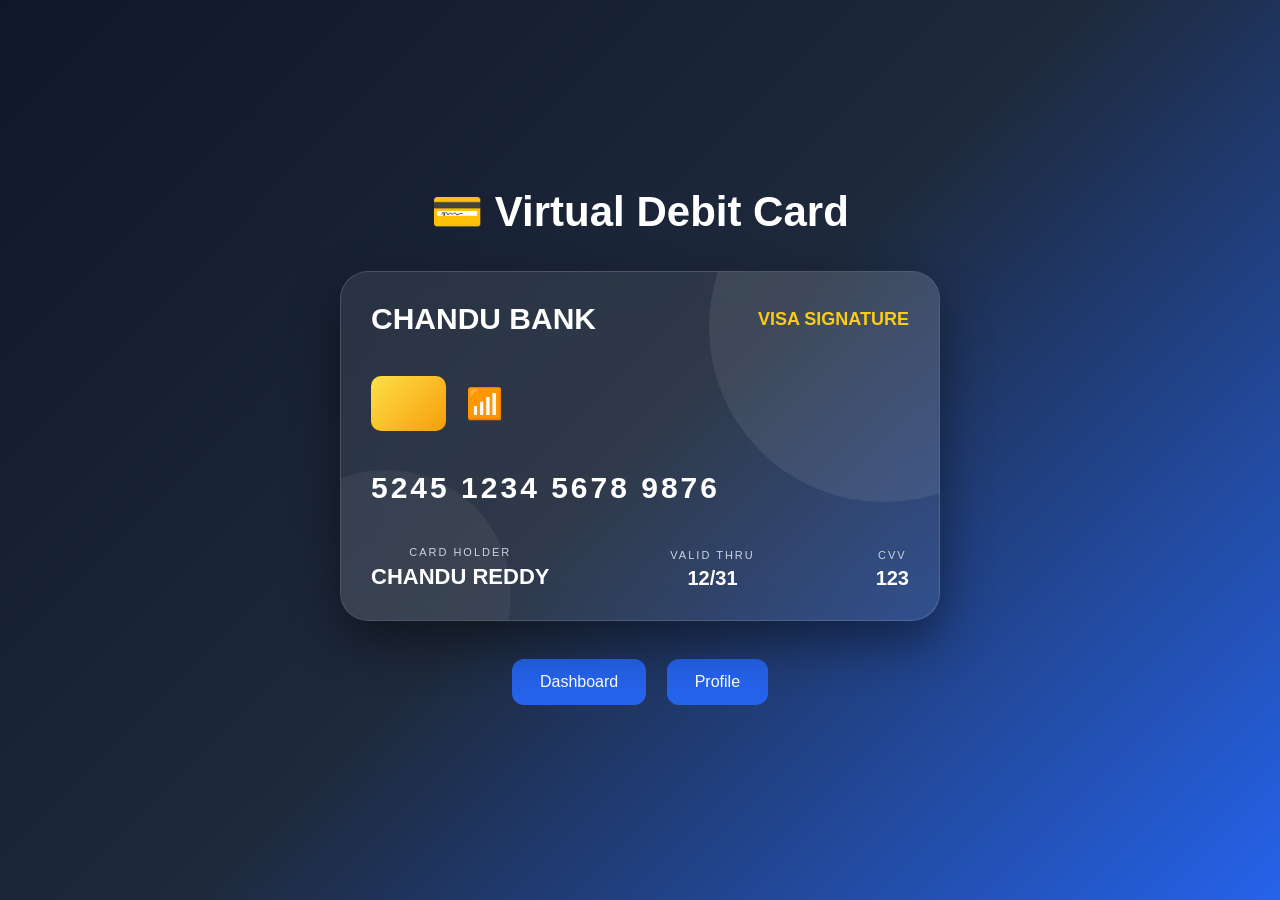
==== src/main/resources/templates/card.html @ 5d452185 "first commit" ====
<!DOCTYPE html>
<html xmlns:th="http://www.thymeleaf.org">
<head>
<meta charset="UTF-8">
<meta name="viewport" content="width=device-width, initial-scale=1.0">
<title>Premium Virtual Debit Card</title>

<style>

*{
    margin:0;
    padding:0;
    box-sizing:border-box;
    font-family:'Segoe UI',sans-serif;
}

body{
    min-height:100vh;
    background:linear-gradient(135deg,#0f172a,#1e293b,#2563eb);
    display:flex;
    justify-content:center;
    align-items:center;
    padding:20px;
}

.container{
    width:100%;
    max-width:900px;
    text-align:center;
}

.title{
    color:white;
    font-size:42px;
    font-weight:700;
    margin-bottom:35px;
}

.card{
    width:100%;
    max-width:600px;
    height:350px;
    margin:auto;
    border-radius:28px;
    padding:30px;
    position:relative;
    overflow:hidden;

    background:rgba(255,255,255,0.08);
    backdrop-filter:blur(18px);
    border:1px solid rgba(255,255,255,0.15);

    box-shadow:
    0 20px 50px rgba(0,0,0,.45);
}

.card::before{
    content:"";
    position:absolute;
    width:350px;
    height:350px;
    background:rgba(255,255,255,0.08);
    border-radius:50%;
    top:-120px;
    right:-120px;
}

.card::after{
    content:"";
    position:absolute;
    width:250px;
    height:250px;
    background:rgba(255,255,255,0.05);
    border-radius:50%;
    bottom:-100px;
    left:-80px;
}

.header{
    display:flex;
    justify-content:space-between;
    align-items:center;
    position:relative;
    z-index:2;
}

.bank{
    color:white;
    font-size:30px;
    font-weight:800;
}

.type{
    color:#facc15;
    font-size:18px;
    font-weight:700;
}

.chip-row{
    display:flex;
    align-items:center;
    gap:20px;
    margin-top:40px;
    position:relative;
    z-index:2;
}

.chip{
    width:75px;
    height:55px;
    border-radius:10px;
    background:linear-gradient(135deg,#fde047,#f59e0b);
}

.contactless{
    color:white;
    font-size:30px;
}

.card-number{
    margin-top:40px;
    color:white;
    font-size:30px;
    font-weight:700;
    letter-spacing:3px;
    text-align:left;
    position:relative;
    z-index:2;
}

.footer{
    position:absolute;
    left:30px;
    right:30px;
    bottom:30px;

    display:flex;
    justify-content:space-between;
    align-items:flex-end;

    z-index:2;
}

.label{
    color:#cbd5e1;
    font-size:11px;
    letter-spacing:2px;
    margin-bottom:6px;
}

.value{
    color:white;
    font-size:20px;
    font-weight:700;
}

.user-name{
    color:white;
    font-size:22px;
    font-weight:700;
}

.buttons{
    margin-top:30px;
}

.btn{
    display:inline-block;
    text-decoration:none;
    color:white;
    background:#2563eb;
    padding:14px 28px;
    border-radius:12px;
    margin:8px;
    transition:.3s;
}

.btn:hover{
    transform:translateY(-3px);
}

@media(max-width:600px){

.title{
    font-size:28px;
}

.card{
    height:auto;
    min-height:320px;
    padding:20px;
}

.bank{
    font-size:22px;
}

.type{
    font-size:14px;
}

.card-number{
    font-size:18px;
    letter-spacing:1px;
    margin-top:30px;
}

.footer{
    position:static;
    margin-top:35px;
    flex-direction:column;
    align-items:flex-start;
    gap:15px;
}

.user-name{
    font-size:16px;
}

.value{
    font-size:15px;
}

}

</style>
</head>

<body>

<div class="container">

    <h1 class="title">💳 Virtual Debit Card</h1>

    <div class="card">

        <div class="header">
            <div class="bank">CHANDU BANK</div>
            <div class="type">VISA SIGNATURE</div>
        </div>

        <div class="chip-row">
            <div class="chip"></div>
            <div class="contactless">📶</div>
        </div>

        <div class="card-number"
             th:text="${user.cardNumber}">
             5245 1234 5678 9876
        </div>

        <div class="footer">

            <div>
                <div class="label">CARD HOLDER</div>
                <div class="user-name"
                     th:text="${user.fullName}">
                     CHANDU REDDY
                </div>
            </div>

            <div>
                <div class="label">VALID THRU</div>
                <div class="value"
                     th:text="${user.expiryDate}">
                     12/31
                </div>
            </div>

            <div>
                <div class="label">CVV</div>
                <div class="value"
                     th:text="${user.cvv}">
                     123
                </div>
            </div>

        </div>

    </div>

    <div class="buttons">
        <a th:href="@{/dashboard}" class="btn">Dashboard</a>
        <a th:href="@{/profile}" class="btn">Profile</a>
    </div>

</div>

</body>
</html>
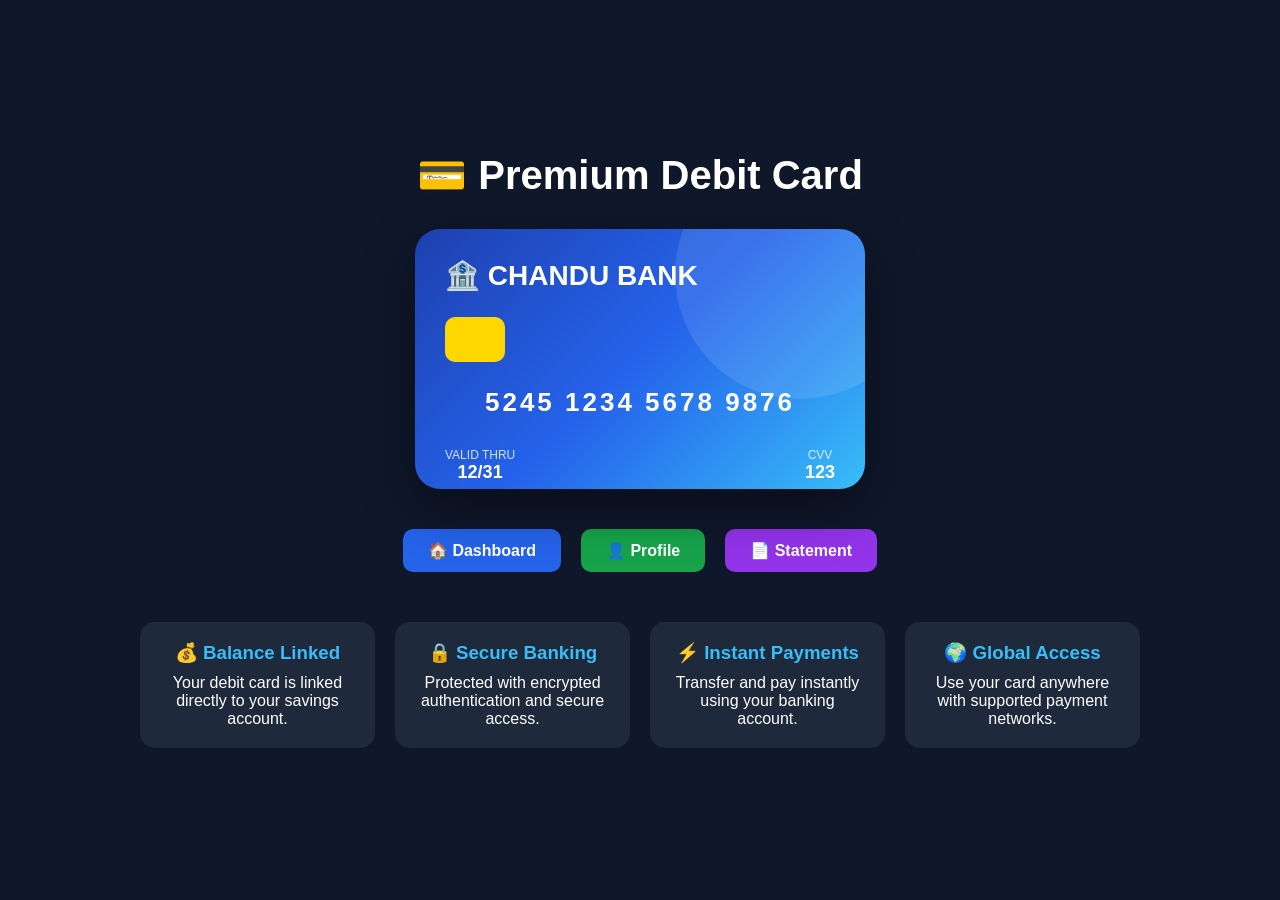
==== commit a3fa5a27: "updated" ====
--- a/src/main/resources/templates/card.html
+++ b/src/main/resources/templates/card.html
@@ -1,291 +1,274 @@
-
 <!DOCTYPE html>
 <html xmlns:th="http://www.thymeleaf.org">
+
 <head>
-<meta charset="UTF-8">
-<meta name="viewport" content="width=device-width, initial-scale=1.0">
-<title>Premium Virtual Debit Card</title>
-
-<style>
-
-*{
-    margin:0;
-    padding:0;
-    box-sizing:border-box;
-    font-family:'Segoe UI',sans-serif;
-}
-
-body{
-    min-height:100vh;
-    background:linear-gradient(135deg,#0f172a,#1e293b,#2563eb);
-    display:flex;
-    justify-content:center;
-    align-items:center;
-    padding:20px;
-}
-
-.container{
-    width:100%;
-    max-width:900px;
-    text-align:center;
-}
-
-.title{
-    color:white;
-    font-size:42px;
-    font-weight:700;
-    margin-bottom:35px;
-}
-
-.card{
-    width:100%;
-    max-width:600px;
-    height:350px;
-    margin:auto;
-    border-radius:28px;
-    padding:30px;
-    position:relative;
-    overflow:hidden;
-
-    background:rgba(255,255,255,0.08);
-    backdrop-filter:blur(18px);
-    border:1px solid rgba(255,255,255,0.15);
-
-    box-shadow:
-    0 20px 50px rgba(0,0,0,.45);
-}
-
-.card::before{
-    content:"";
-    position:absolute;
-    width:350px;
-    height:350px;
-    background:rgba(255,255,255,0.08);
-    border-radius:50%;
-    top:-120px;
-    right:-120px;
-}
-
-.card::after{
-    content:"";
-    position:absolute;
-    width:250px;
-    height:250px;
-    background:rgba(255,255,255,0.05);
-    border-radius:50%;
-    bottom:-100px;
-    left:-80px;
-}
-
-.header{
-    display:flex;
-    justify-content:space-between;
-    align-items:center;
-    position:relative;
-    z-index:2;
-}
-
-.bank{
-    color:white;
-    font-size:30px;
-    font-weight:800;
-}
-
-.type{
-    color:#facc15;
-    font-size:18px;
-    font-weight:700;
-}
-
-.chip-row{
-    display:flex;
-    align-items:center;
-    gap:20px;
-    margin-top:40px;
-    position:relative;
-    z-index:2;
-}
-
-.chip{
-    width:75px;
-    height:55px;
-    border-radius:10px;
-    background:linear-gradient(135deg,#fde047,#f59e0b);
-}
-
-.contactless{
-    color:white;
-    font-size:30px;
-}
-
-.card-number{
-    margin-top:40px;
-    color:white;
-    font-size:30px;
-    font-weight:700;
-    letter-spacing:3px;
-    text-align:left;
-    position:relative;
-    z-index:2;
-}
-
-.footer{
-    position:absolute;
-    left:30px;
-    right:30px;
-    bottom:30px;
-
-    display:flex;
-    justify-content:space-between;
-    align-items:flex-end;
-
-    z-index:2;
-}
-
-.label{
-    color:#cbd5e1;
-    font-size:11px;
-    letter-spacing:2px;
-    margin-bottom:6px;
-}
-
-.value{
-    color:white;
-    font-size:20px;
-    font-weight:700;
-}
-
-.user-name{
-    color:white;
-    font-size:22px;
-    font-weight:700;
-}
-
-.buttons{
-    margin-top:30px;
-}
-
-.btn{
-    display:inline-block;
-    text-decoration:none;
-    color:white;
-    background:#2563eb;
-    padding:14px 28px;
-    border-radius:12px;
-    margin:8px;
-    transition:.3s;
-}
-
-.btn:hover{
-    transform:translateY(-3px);
-}
-
-@media(max-width:600px){
-
-.title{
-    font-size:28px;
-}
-
-.card{
-    height:auto;
-    min-height:320px;
-    padding:20px;
-}
-
-.bank{
-    font-size:22px;
-}
-
-.type{
-    font-size:14px;
-}
-
-.card-number{
-    font-size:18px;
-    letter-spacing:1px;
-    margin-top:30px;
-}
-
-.footer{
-    position:static;
-    margin-top:35px;
-    flex-direction:column;
-    align-items:flex-start;
-    gap:15px;
-}
-
-.user-name{
-    font-size:16px;
-}
-
-.value{
-    font-size:15px;
-}
-
-}
-
-</style>
+	<meta charset="UTF-8">
+	<meta name="viewport" content="width=device-width, initial-scale=1.0">
+
+	<title>Debit Card | Chandu Bank</title>
+
+	<style>
+		* {
+			margin: 0;
+			padding: 0;
+			box-sizing: border-box;
+			font-family: 'Segoe UI', sans-serif;
+		}
+
+		body {
+			background: #0f172a;
+			display: flex;
+			justify-content: center;
+			align-items: center;
+			min-height: 100vh;
+			padding: 20px;
+			color: white;
+		}
+
+		.container {
+			width: 100%;
+			max-width: 1000px;
+			text-align: center;
+		}
+
+		.title {
+			font-size: 40px;
+			margin-bottom: 30px;
+			font-weight: bold;
+		}
+
+		.card {
+			width: 450px;
+			height: 260px;
+			margin: auto;
+			padding: 30px;
+			border-radius: 25px;
+			background: linear-gradient(135deg,
+					#1e40af,
+					#2563eb,
+					#38bdf8);
+			box-shadow: 0 20px 50px rgba(0, 0, 0, .4);
+			position: relative;
+			overflow: hidden;
+		}
+
+		.card::before {
+			content: '';
+			position: absolute;
+			width: 250px;
+			height: 250px;
+			background: rgba(255, 255, 255, .1);
+			border-radius: 50%;
+			top: -80px;
+			right: -60px;
+		}
+
+		.bank-name {
+			font-size: 28px;
+			font-weight: bold;
+			text-align: left;
+		}
+
+		.chip {
+			width: 60px;
+			height: 45px;
+			background: gold;
+			border-radius: 10px;
+			margin-top: 25px;
+		}
+
+		.card-number {
+			font-size: 26px;
+			letter-spacing: 3px;
+			margin-top: 25px;
+			font-weight: 600;
+		}
+
+		.card-bottom {
+			display: flex;
+			justify-content: space-between;
+			margin-top: 30px;
+		}
+
+		.label {
+			font-size: 12px;
+			opacity: .8;
+		}
+
+		.value {
+			font-size: 18px;
+			font-weight: bold;
+		}
+
+		.customer {
+			margin-top: 20px;
+			text-align: left;
+			font-size: 20px;
+			font-weight: 600;
+		}
+
+		.actions {
+			margin-top: 40px;
+			display: flex;
+			justify-content: center;
+			gap: 20px;
+			flex-wrap: wrap;
+		}
+
+		.btn {
+			padding: 12px 25px;
+			border: none;
+			border-radius: 10px;
+			text-decoration: none;
+			color: white;
+			font-weight: bold;
+			transition: .3s;
+		}
+
+		.dashboard {
+			background: #2563eb;
+		}
+
+		.dashboard:hover {
+			background: #1d4ed8;
+		}
+
+		.profile {
+			background: #16a34a;
+		}
+
+		.profile:hover {
+			background: #15803d;
+		}
+
+		.download {
+			background: #9333ea;
+		}
+
+		.download:hover {
+			background: #7e22ce;
+		}
+
+		.features {
+			margin-top: 50px;
+			display: grid;
+			grid-template-columns: repeat(auto-fit, minmax(220px, 1fr));
+			gap: 20px;
+		}
+
+		.feature-card {
+			background: #1e293b;
+			padding: 20px;
+			border-radius: 15px;
+		}
+
+		.feature-card h3 {
+			margin-bottom: 10px;
+			color: #38bdf8;
+		}
+
+		@media(max-width:600px) {
+
+			.card {
+				width: 100%;
+				height: auto;
+				padding: 25px;
+			}
+
+			.card-number {
+				font-size: 20px;
+			}
+
+		}
+	</style>
 </head>
 
 <body>
 
-<div class="container">
-
-    <h1 class="title">💳 Virtual Debit Card</h1>
-
-    <div class="card">
-
-        <div class="header">
-            <div class="bank">CHANDU BANK</div>
-            <div class="type">VISA SIGNATURE</div>
-        </div>
-
-        <div class="chip-row">
-            <div class="chip"></div>
-            <div class="contactless">📶</div>
-        </div>
-
-        <div class="card-number"
-             th:text="${user.cardNumber}">
-             5245 1234 5678 9876
-        </div>
-
-        <div class="footer">
-
-            <div>
-                <div class="label">CARD HOLDER</div>
-                <div class="user-name"
-                     th:text="${user.fullName}">
-                     CHANDU REDDY
-                </div>
-            </div>
-
-            <div>
-                <div class="label">VALID THRU</div>
-                <div class="value"
-                     th:text="${user.expiryDate}">
-                     12/31
-                </div>
-            </div>
-
-            <div>
-                <div class="label">CVV</div>
-                <div class="value"
-                     th:text="${user.cvv}">
-                     123
-                </div>
-            </div>
-
-        </div>
-
-    </div>
-
-    <div class="buttons">
-        <a th:href="@{/dashboard}" class="btn">Dashboard</a>
-        <a th:href="@{/profile}" class="btn">Profile</a>
-    </div>
-
-</div>
+	<div class="container">
+
+		<h1 class="title">
+			💳 Premium Debit Card
+		</h1>
+
+		<div class="card">
+
+			<div class="bank-name">
+				🏦 CHANDU BANK
+			</div>
+
+			<div class="chip"></div>
+
+			<div class="card-number" th:text="${user.cardNumber}">
+				5245 1234 5678 9876
+			</div>
+
+			<div class="card-bottom">
+
+				<div>
+					<div class="label">VALID THRU</div>
+					<div class="value" th:text="${user.expiryDate}">
+						12/31
+					</div>
+				</div>
+
+				<div>
+					<div class="label">CVV</div>
+					<div class="value" th:text="${user.cvv}">
+						123
+					</div>
+				</div>
+
+			</div>
+
+			<div class="customer" th:text="${user.fullName}">
+				Customer Name
+			</div>
+
+		</div>
+
+		<div class="actions">
+
+			<a href="/dashboard" class="btn dashboard">
+				🏠 Dashboard
+			</a>
+
+			<a href="/profile" class="btn profile">
+				👤 Profile
+			</a>
+
+			<a href="/statement" class="btn download">
+				📄 Statement
+			</a>
+
+		</div>
+
+		<div class="features">
+
+			<div class="feature-card">
+				<h3>💰 Balance Linked</h3>
+				<p>Your debit card is linked directly to your savings account.</p>
+			</div>
+
+			<div class="feature-card">
+				<h3>🔒 Secure Banking</h3>
+				<p>Protected with encrypted authentication and secure access.</p>
+			</div>
+
+			<div class="feature-card">
+				<h3>⚡ Instant Payments</h3>
+				<p>Transfer and pay instantly using your banking account.</p>
+			</div>
+
+			<div class="feature-card">
+				<h3>🌍 Global Access</h3>
+				<p>Use your card anywhere with supported payment networks.</p>
+			</div>
+
+		</div>
+
+	</div>
 
 </body>
-</html>
+
+</html>
